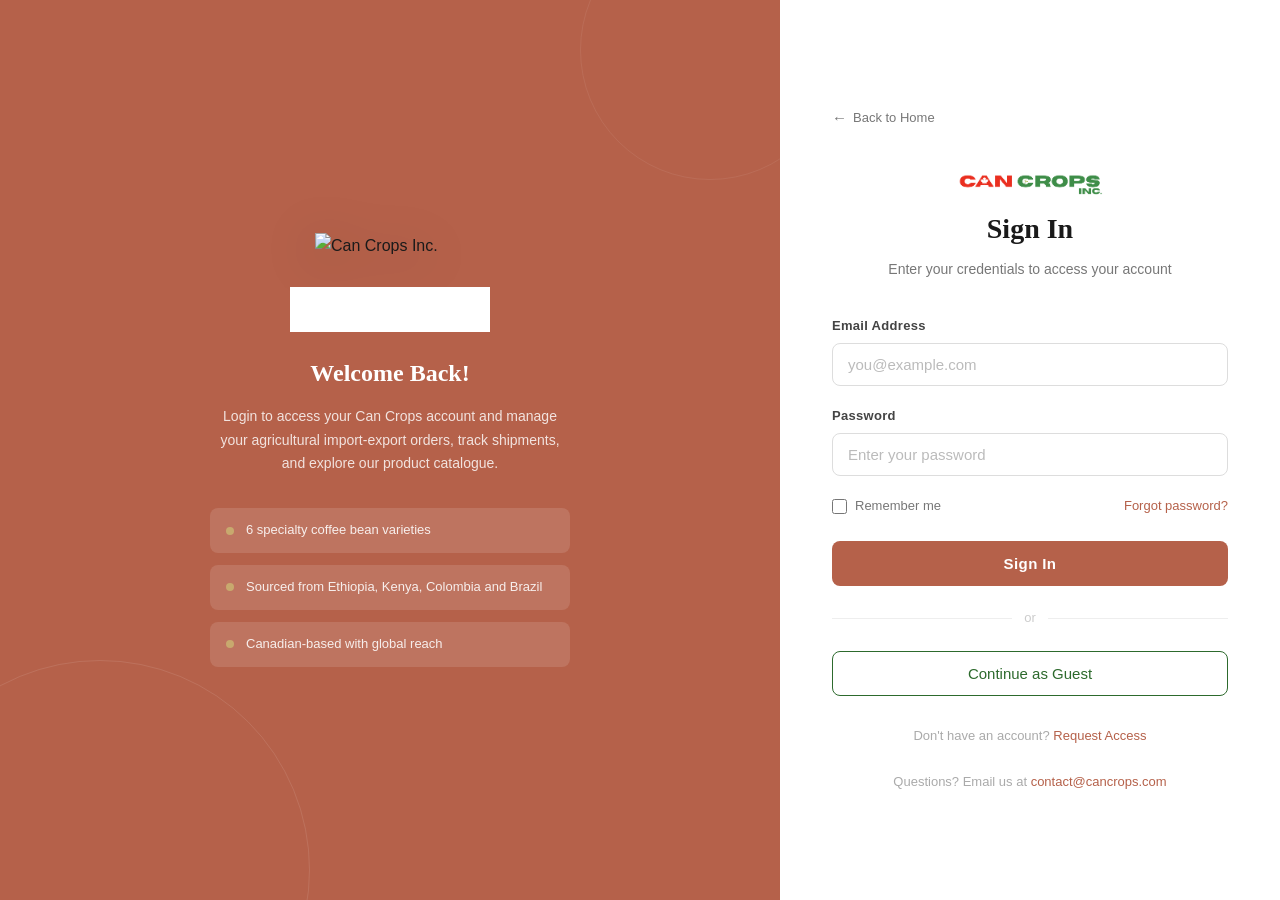
==== summer/login.html @ 000c3358 "small files/file structure push, this is not done by any means yet" ====
<!DOCTYPE html>
<html lang="en">
<head>
  <meta charset="UTF-8" />
  <meta name="viewport" content="width=device-width, initial-scale=1.0" />
  <title>Can Crops Inc. — Login</title>
  <link rel="stylesheet" href="css/login.css" />
</head>
<body>

  <!-- =====================================================
       LEFT PANEL  (brand + mascot + facts)
       ===================================================== -->
  <div id="left-panel">

    <div class="mascot-container">
      <img id="left-mascot" src="" alt="" />
    </div>

    <div class="left-brand">
      <img class="left-logo" src="../assets/logo.png" alt="Can Crops Inc." />
      <h2 id="left-welcome-heading"></h2>
      <p  id="left-welcome-text"></p>
    </div>

    <div id="left-facts"></div>

  </div>

  <!-- =====================================================
       RIGHT PANEL  (login form)
       ===================================================== -->
  <div id="right-panel">

    <a id="back-link" href="index.html" class="back-link"></a>

    <div class="form-logo">
      <img src="../assets/logo.png" alt="Can Crops Inc." />
    </div>

    <h1 id="form-heading"></h1>
    <p  id="form-subtitle"></p>

    <form id="login-form" novalidate>

      <div class="form-group">
        <label id="email-label" for="email-input"></label>
        <input id="email-input" type="email" autocomplete="email" />
      </div>

      <div class="form-group">
        <label id="password-label" for="password-input"></label>
        <input id="password-input" type="password" autocomplete="current-password" />
      </div>

      <div class="form-options">
        <label class="remember-label">
          <input type="checkbox" />
          <span id="remember-text"></span>
        </label>
        <a id="forgot-link" href="#"></a>
      </div>

      <button id="btn-submit" type="submit"></button>

      <div class="divider">
        <span id="divider-text"></span>
      </div>

      <button id="btn-guest" type="button"></button>

    </form>

    <p class="form-footer-text">
      <span id="register-prompt"></span>
      <a id="register-link" href="#"></a>
      <br /><br />
      <span id="contact-prompt"></span>
      <a id="contact-link" href="#"></a>
    </p>

  </div>

  <script src="js/login.js"></script>
</body>
</html>
---- summer/css/login.css ----
/* =========================================================
   Can Crops Inc. — Login Page Stylesheet
   ========================================================= */

*, *::before, *::after {
  box-sizing: border-box;
  margin: 0;
  padding: 0;
}

:root {
  --terracotta:      #b5614a;
  --terracotta-dark: #8c4635;
  --green:           #2d6a2d;
  --green-dark:      #1f4d1f;
  --cream:           #fdf6ee;
  --gold:            #c8a96e;
  --dark:            #1a1a1a;
  --mid:             #444;
  --muted:           #777;
  --border:          #ddd;
  --white:           #ffffff;

  --font-heading: 'Georgia', 'Times New Roman', serif;
  --font-body:    Arial, Helvetica, sans-serif;

  --radius-sm: 4px;
  --radius-md: 8px;
  --transition: 0.2s ease;
}

html, body {
  height: 100%;
  font-family: var(--font-body);
}

body {
  display: flex;
  background: var(--cream);
  color: var(--dark);
  line-height: 1.6;
}

img {
  display: block;
  max-width: 100%;
}

a {
  text-decoration: none;
  color: inherit;
}

/* ---------------------------------------------------------
   LEFT PANEL
   --------------------------------------------------------- */

#left-panel {
  flex: 1;
  background: var(--terracotta);
  display: flex;
  flex-direction: column;
  align-items: center;
  justify-content: center;
  padding: 64px 52px;
  position: relative;
  overflow: hidden;
}

/* decorative circles */
#left-panel::before,
#left-panel::after {
  content: '';
  position: absolute;
  border-radius: 50%;
  pointer-events: none;
}

#left-panel::before {
  width: 420px;
  height: 420px;
  border: 1px solid rgba(255, 255, 255, 0.10);
  bottom: -180px;
  left: -110px;
}

#left-panel::after {
  width: 260px;
  height: 260px;
  border: 1px solid rgba(255, 255, 255, 0.07);
  top: -80px;
  right: -60px;
}

/* mascot */
.mascot-container {
  position: relative;
  z-index: 2;
  margin-bottom: 28px;
}

.mascot-container img {
  width: 150px;
  height: auto;
  filter: drop-shadow(0 8px 24px rgba(0, 0, 0, 0.25));
  animation: left-float 4s ease-in-out infinite;
}

@keyframes left-float {
  0%, 100% { transform: translateY(0px); }
  50%       { transform: translateY(-12px); }
}

/* brand block */
.left-brand {
  position: relative;
  z-index: 2;
  text-align: center;
  width: 100%;
  max-width: 360px;
}

.left-brand img.left-logo {
  width: 200px;
  margin: 0 auto 22px;
  filter: brightness(0) invert(1);
}

#left-welcome-heading {
  font-family: var(--font-heading);
  font-size: 24px;
  color: var(--white);
  margin-bottom: 12px;
}

#left-welcome-text {
  font-size: 14px;
  color: rgba(255, 255, 255, 0.82);
  line-height: 1.70;
}

/* facts list */
#left-facts {
  position: relative;
  z-index: 2;
  margin-top: 32px;
  width: 100%;
  max-width: 360px;
  display: flex;
  flex-direction: column;
  gap: 12px;
}

.fact-row {
  background: rgba(255, 255, 255, 0.12);
  border-radius: var(--radius-md);
  padding: 12px 16px;
  display: flex;
  align-items: center;
  gap: 12px;
}

.fact-dot {
  width: 8px;
  height: 8px;
  border-radius: 50%;
  background: var(--gold);
  flex-shrink: 0;
}

.fact-text {
  font-size: 13px;
  color: rgba(255, 255, 255, 0.88);
}

/* ---------------------------------------------------------
   RIGHT PANEL
   --------------------------------------------------------- */

#right-panel {
  width: 500px;
  flex-shrink: 0;
  background: var(--white);
  display: flex;
  flex-direction: column;
  align-items: center;
  justify-content: center;
  padding: 60px 52px;
}

.back-link {
  align-self: flex-start;
  font-size: 13px;
  color: var(--muted);
  display: flex;
  align-items: center;
  gap: 6px;
  margin-bottom: 36px;
  transition: color var(--transition);
}

.back-link::before {
  content: '\2190'; /* left arrow */
  font-size: 15px;
}

.back-link:hover {
  color: var(--terracotta);
}

.form-logo {
  margin-bottom: 6px;
}

.form-logo img {
  width: 155px;
  height: auto;
  object-fit: contain;
  margin: 0 auto;
}

#form-heading {
  font-family: var(--font-heading);
  font-size: 28px;
  color: var(--dark);
  text-align: center;
  margin-bottom: 6px;
}

#form-subtitle {
  font-size: 14px;
  color: var(--muted);
  text-align: center;
  margin-bottom: 36px;
}

/* form */
#login-form {
  width: 100%;
}

.form-group {
  margin-bottom: 20px;
}

.form-group label {
  display: block;
  font-size: 13px;
  font-weight: bold;
  color: var(--mid);
  margin-bottom: 6px;
  letter-spacing: 0.3px;
}

.form-group input {
  width: 100%;
  padding: 12px 15px;
  border: 1.5px solid var(--border);
  border-radius: var(--radius-md);
  font-size: 15px;
  font-family: var(--font-body);
  color: var(--dark);
  background: var(--white);
  outline: none;
  transition: border-color var(--transition), box-shadow var(--transition);
}

.form-group input::placeholder {
  color: #bbb;
}

.form-group input:focus {
  border-color: var(--terracotta);
  box-shadow: 0 0 0 3px rgba(181, 97, 74, 0.12);
}

/* remember + forgot row */
.form-options {
  display: flex;
  align-items: center;
  justify-content: space-between;
  margin-bottom: 24px;
  flex-wrap: wrap;
  gap: 8px;
}

.remember-label {
  display: flex;
  align-items: center;
  gap: 8px;
  font-size: 13px;
  color: var(--muted);
  cursor: pointer;
}

.remember-label input[type="checkbox"] {
  width: 15px;
  height: 15px;
  accent-color: var(--terracotta);
  cursor: pointer;
}

#forgot-link {
  font-size: 13px;
  color: var(--terracotta);
  transition: opacity var(--transition);
}

#forgot-link:hover {
  opacity: 0.75;
}

/* buttons */
#btn-submit {
  width: 100%;
  background: var(--terracotta);
  color: var(--white);
  border: none;
  padding: 14px;
  border-radius: var(--radius-md);
  font-size: 15px;
  font-family: var(--font-body);
  font-weight: bold;
  letter-spacing: 0.4px;
  cursor: pointer;
  transition: background var(--transition);
}

#btn-submit:hover {
  background: var(--terracotta-dark);
}

#btn-submit:active {
  transform: scale(0.99);
}

.divider {
  display: flex;
  align-items: center;
  gap: 12px;
  margin: 22px 0;
  color: #ccc;
  font-size: 13px;
}

.divider::before,
.divider::after {
  content: '';
  flex: 1;
  height: 1px;
  background: #eee;
}

#btn-guest {
  width: 100%;
  background: transparent;
  color: var(--green);
  border: 1.5px solid var(--green);
  padding: 13px;
  border-radius: var(--radius-md);
  font-size: 15px;
  font-family: var(--font-body);
  cursor: pointer;
  transition: background var(--transition);
}

#btn-guest:hover {
  background: rgba(45, 106, 45, 0.06);
}

/* footer text */
.form-footer-text {
  text-align: center;
  margin-top: 28px;
  font-size: 13px;
  color: #aaa;
  line-height: 1.8;
}

.form-footer-text a {
  color: var(--terracotta);
  transition: opacity var(--transition);
}

.form-footer-text a:hover {
  opacity: 0.75;
}

/* ---------------------------------------------------------
   RESPONSIVE
   --------------------------------------------------------- */

@media (max-width: 860px) {
  body {
    flex-direction: column;
    height: auto;
    min-height: 100vh;
  }

  #left-panel {
    padding: 52px 28px;
  }

  #right-panel {
    width: 100%;
    padding: 52px 28px;
  }
}

@media (max-width: 420px) {
  #right-panel {
    padding: 40px 20px;
  }
}
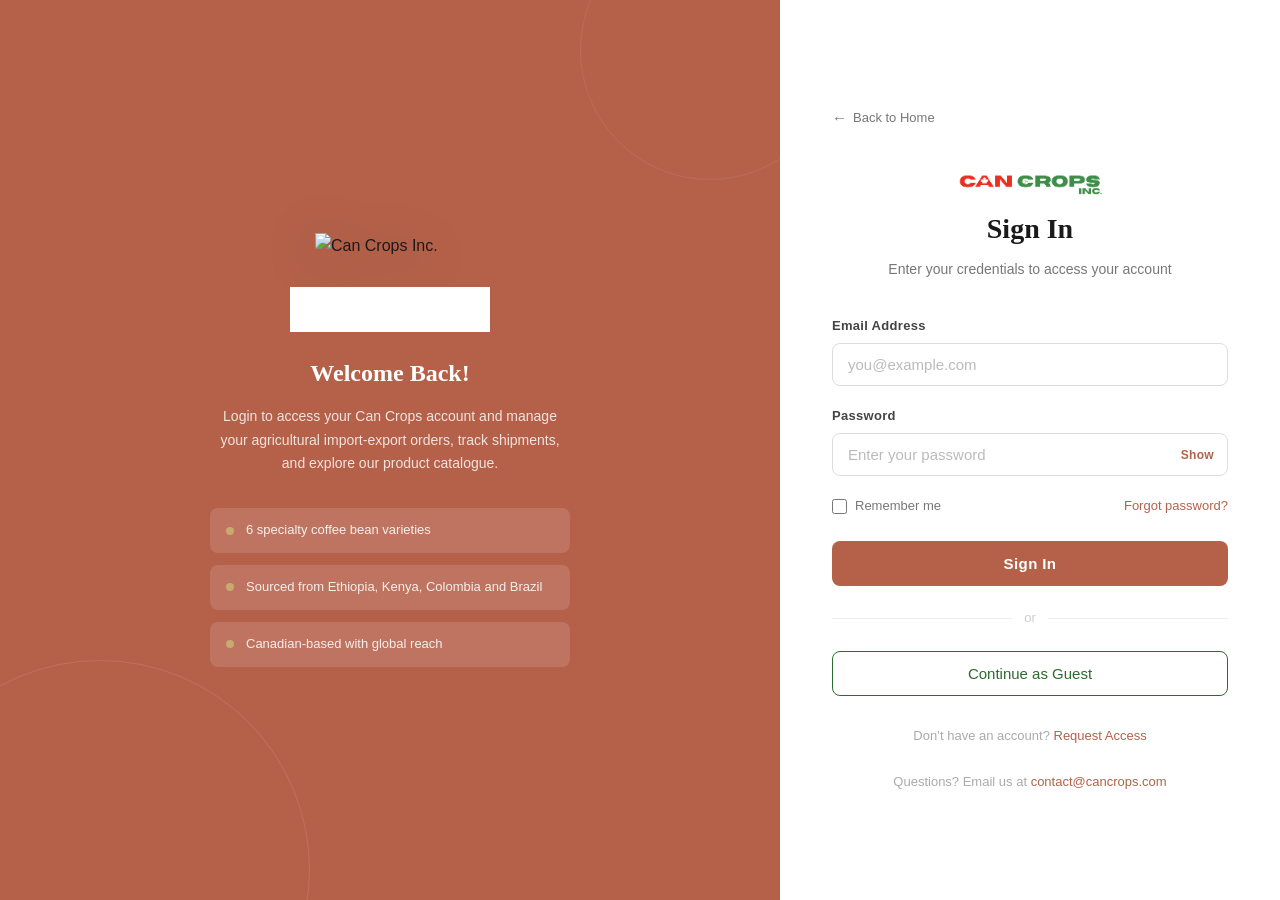
==== commit e01895fe: "um" ====
--- a/summer/login.html
+++ b/summer/login.html
@@ -50,7 +50,10 @@
 
       <div class="form-group">
         <label id="password-label" for="password-input"></label>
-        <input id="password-input" type="password" autocomplete="current-password" />
+        <div class="input-wrapper">
+          <input id="password-input" type="password" autocomplete="current-password" />
+          <button type="button" id="toggle-password" class="toggle-password">Show</button>
+        </div>
       </div>
 
       <div class="form-options">
--- a/summer/css/login.css
+++ b/summer/css/login.css
@@ -252,6 +252,34 @@
   letter-spacing: 0.3px;
 }
 
+.input-wrapper {
+  position: relative;
+}
+
+.input-wrapper input {
+  padding-right: 58px;
+}
+
+.toggle-password {
+  position: absolute;
+  right: 12px;
+  top: 50%;
+  transform: translateY(-50%);
+  background: none;
+  border: none;
+  color: var(--terracotta);
+  font-size: 12px;
+  font-weight: bold;
+  cursor: pointer;
+  letter-spacing: 0.3px;
+  padding: 4px 2px;
+  font-family: var(--font-body);
+}
+
+.toggle-password:hover {
+  opacity: 0.75;
+}
+
 .form-group input {
   width: 100%;
   padding: 12px 15px;
